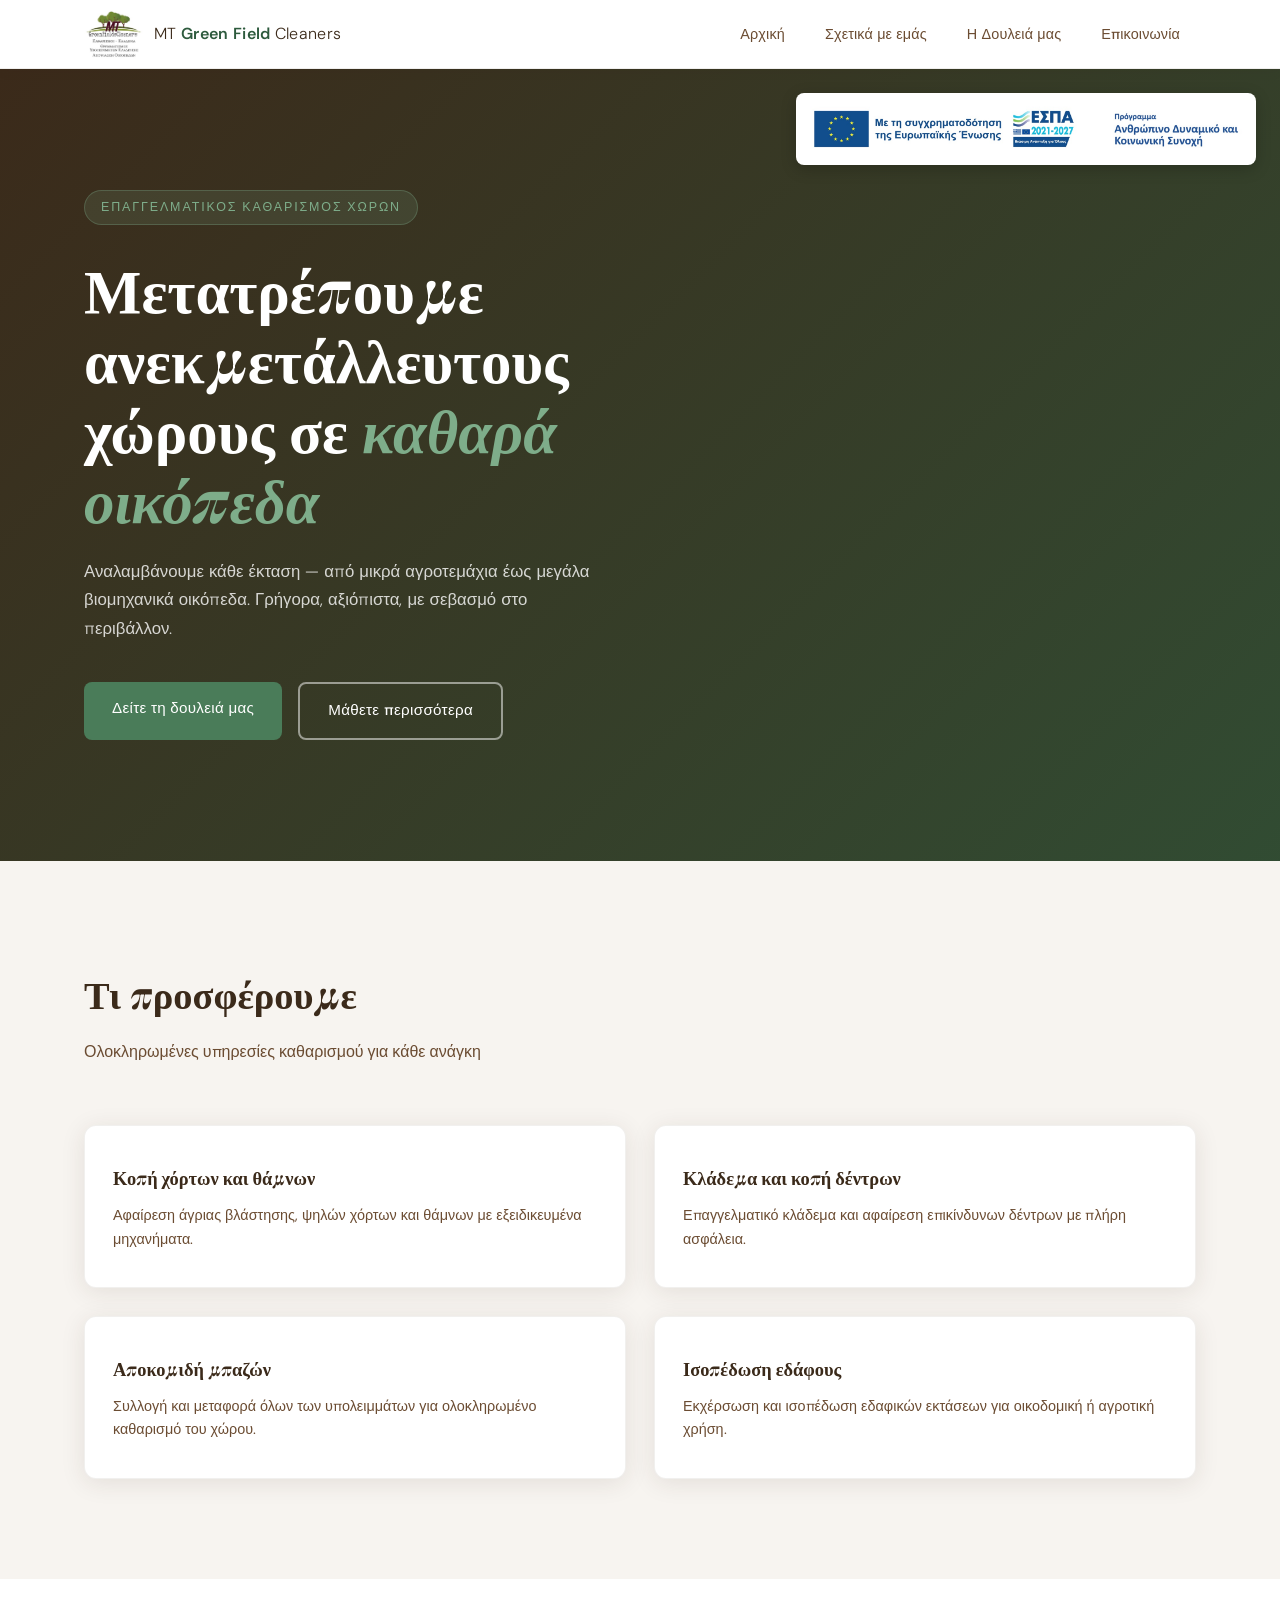
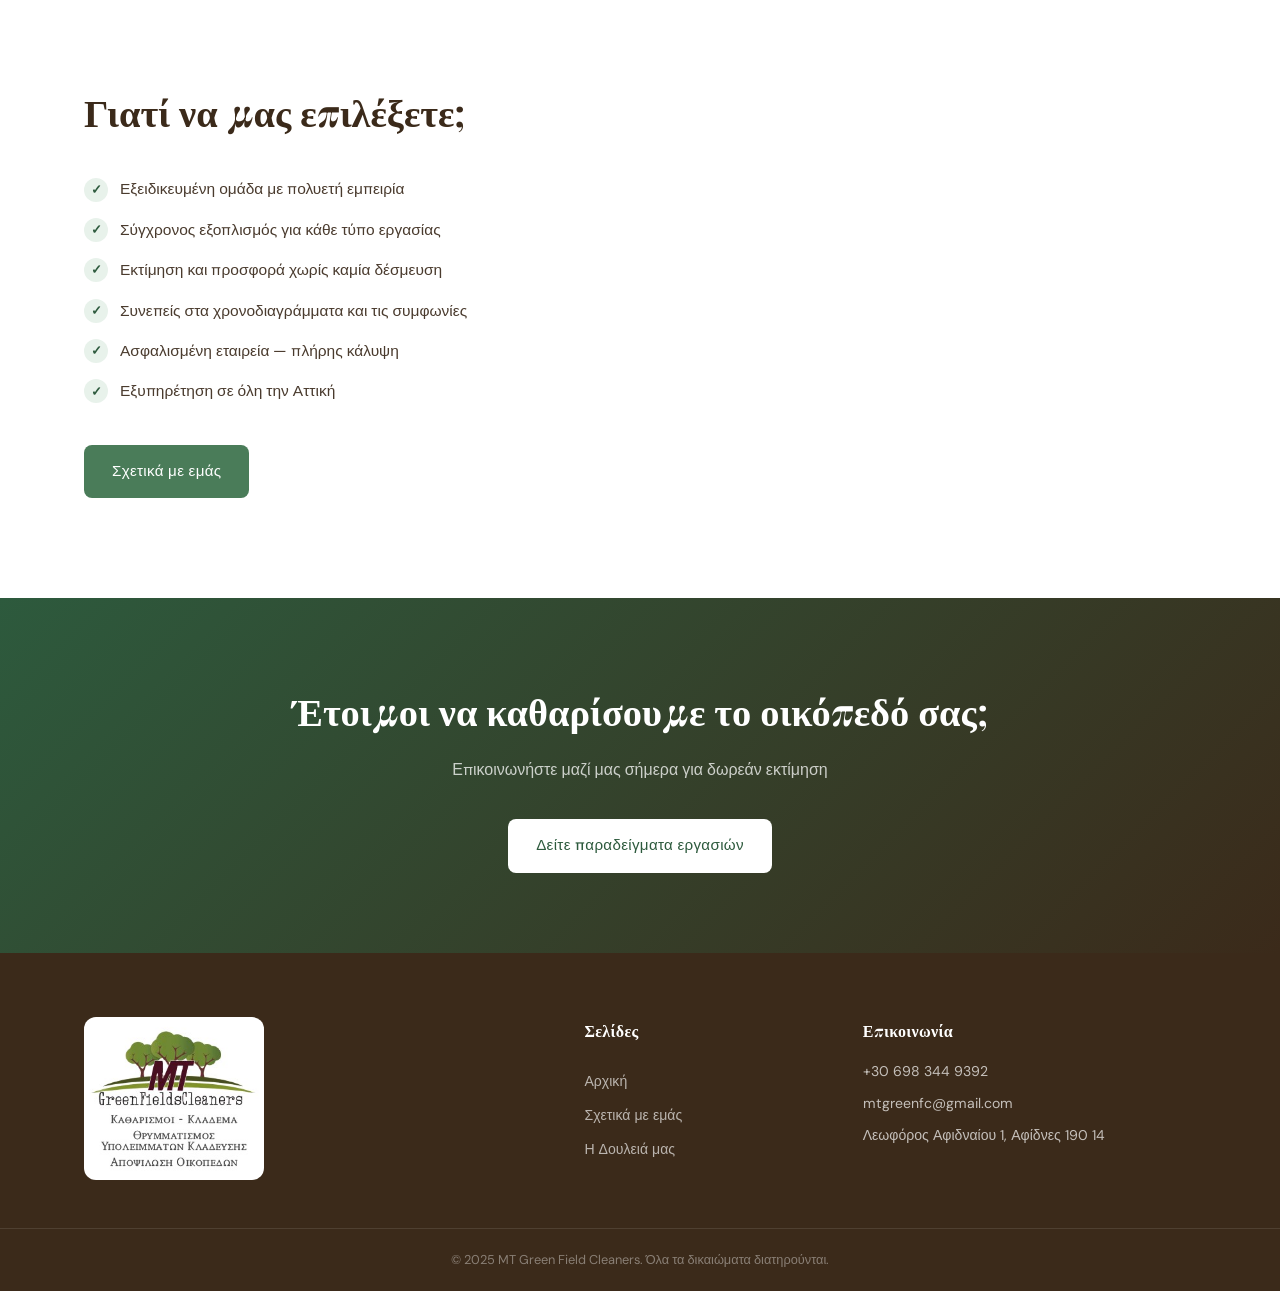
==== index.html @ 01c9e1ab "Add files via upload" ====
<!DOCTYPE html>
<html lang="el">
<head>
  <meta charset="UTF-8" />
  <meta name="viewport" content="width=device-width, initial-scale=1.0" />
  <title>MT Green Field Cleaners – Καθαρισμός Οικοπέδων</title>
  <link rel="preconnect" href="https://fonts.googleapis.com" />
  <link rel="preconnect" href="https://fonts.gstatic.com" crossorigin />
  <link href="https://fonts.googleapis.com/css2?family=Playfair+Display:wght@600;700&family=DM+Sans:wght@300;400;500&display=swap" rel="stylesheet" />
  <link rel="stylesheet" href="index.css" />
</head>
<body>

  <!-- ========== HEADER / NAV ========== -->
  <header class="site-header">
    <div class="header-inner">
      <a href="index.html" class="logo">
        <span class="logo-icon"><img src="photos/logo.jpg" alt="Logo" style="border-radius: 12px; width:60px; height:auto;"/></span>
        <span class="logo-text">MT <strong>Green Field</strong> Cleaners</span>
      </a>
        <nav class="main-nav">
          <a href="index.html" class="nav-link">Αρχική</a>
          <a href="about.html" class="nav-link">Σχετικά με εμάς</a>
          <a href="work.html" class="nav-link">Η Δουλειά μας</a>
          <a href="contact.html" class="nav-link">Επικοινωνία</a>
        </nav>
    </div>
  </header>

  <!-- ========== HERO ========== -->
  <section class="hero">
    <div class="hero-bg"></div>
    <a href="photos/POSTER-nee-30-59-final.pdf" class="hero-poster" target="_blank" rel="noopener noreferrer">
      <img src="photos/european_banner.jpg" alt="EU Funding Program Poster" />
    </a>
    <div class="hero-content">
      <p class="hero-tag">Επαγγελματικός καθαρισμός χώρων</p>
      <h1 class="hero-title">Μετατρέπουμε<br/>ανεκμετάλλευτους<br/>χώρους σε <em>καθαρά οικόπεδα</em></h1>
      <p class="hero-sub">Αναλαμβάνουμε κάθε έκταση — από μικρά αγροτεμάχια έως μεγάλα βιομηχανικά οικόπεδα. Γρήγορα, αξιόπιστα, με σεβασμό στο περιβάλλον.</p>
      <div class="hero-actions">
        <a href="work.html" class="btn btn-primary">Δείτε τη δουλειά μας</a>
        <a href="about.html" class="btn btn-ghost">Μάθετε περισσότερα</a>
      </div>
    </div>
    <!--
    <div class="hero-badge">
      <span>15+</span>
      <small>χρόνια εμπειρίας</small>
    </div>
  -->
  </section>

  <!-- ========== SERVICES STRIP ========== -->
  <section class="services">
    <div class="container">
      <h2 class="section-title">Τι προσφέρουμε</h2>
      <p class="section-sub">Ολοκληρωμένες υπηρεσίες καθαρισμού για κάθε ανάγκη</p>
      <div class="services-grid">
        <div class="service-card">
          <!--<div class="service-icon">🌾</div> -->
          <h3>Κοπή χόρτων και θάμνων</h3>
          <p>Αφαίρεση άγριας βλάστησης, ψηλών χόρτων και θάμνων με εξειδικευμένα μηχανήματα.</p>
        </div>
        <div class="service-card">
          <!--<div class="service-icon">🌳</div> -->
          <h3>Κλάδεμα και κοπή δέντρων</h3>
          <p>Επαγγελματικό κλάδεμα και αφαίρεση επικίνδυνων δέντρων με πλήρη ασφάλεια.</p>
        </div>
        <div class="service-card">
          <!--<div class="service-icon">🧹</div>-->
          <h3>Αποκομιδή μπαζών</h3>
          <p>Συλλογή και μεταφορά όλων των υπολειμμάτων για ολοκληρωμένο καθαρισμό του χώρου.</p>
        </div>
        <!--
        <div class="service-card">
          <div class="service-icon">🔥</div>
          <h3>Πρόληψη πυρκαγιάς</h3>
          <p>Δημιουργία αντιπυρικής ζώνης γύρω από ακίνητα και οικόπεδα σε δασικές περιοχές.</p>
        </div>
      -->
        <div class="service-card">
         <!-- <div class="service-icon">🚜</div>-->
          <h3>Ισοπέδωση εδάφους</h3>
          <p>Εκχέρσωση και ισοπέδωση εδαφικών εκτάσεων για οικοδομική ή αγροτική χρήση.</p>
        </div>
        <!--
        <div class="service-card">
          <div class="service-icon">♻️</div>
          <h3>Φιλικό προς το περιβάλλον</h3>
          <p>Διαχείριση αποβλήτων με σεβασμό στο περιβάλλον και ανακύκλωση οργανικών υλικών.</p>
        </div>
      -->
      </div>
    </div>
  </section>

  <!-- ========== WHY US ========== -->
  <section class="why-us">
    <div class="container why-us-inner">
      <div class="why-text">
        <h2 class="section-title">Γιατί να μας επιλέξετε;</h2>
        <ul class="why-list">
          <li><span class="check">✓</span> Εξειδικευμένη ομάδα με πολυετή εμπειρία</li>
          <li><span class="check">✓</span> Σύγχρονος εξοπλισμός για κάθε τύπο εργασίας</li>
          <li><span class="check">✓</span> Εκτίμηση και προσφορά χωρίς καμία δέσμευση</li>
          <li><span class="check">✓</span> Συνεπείς στα χρονοδιαγράμματα και τις συμφωνίες</li>
          <li><span class="check">✓</span> Ασφαλισμένη εταιρεία — πλήρης κάλυψη</li>
          <li><span class="check">✓</span> Εξυπηρέτηση σε όλη την Αττική</li>
        </ul>
        <a href="about.html" class="btn btn-primary">Σχετικά με εμάς</a>
      </div>
      <!--
      <div class="why-visual">
        <div class="stat-box">
          <span class="stat-num">100+</span>
          <span class="stat-label">Ολοκληρωμένα έργα</span>
        </div>
        
        <div class="stat-box">
          <span class="stat-num">15+</span>
          <span class="stat-label">Χρόνια εμπειρίας</span>
        </div>
      
        <div class="stat-box">
          <span class="stat-num">100%</span>
          <span class="stat-label">Ικανοποιημένοι πελάτες</span>
        </div>
        
        <div class="stat-box">
          <span class="stat-num">24h</span>
          <span class="stat-label">Γρήγορη ανταπόκριση</span>
        </div>
        -->
      </div>
    </div>
  </section>

  <!-- ========== CTA BANNER ========== -->
  <section class="cta-banner">
    <div class="container">
      <h2>Έτοιμοι να καθαρίσουμε το οικόπεδό σας;</h2>
      <p>Επικοινωνήστε μαζί μας σήμερα για δωρεάν εκτίμηση</p>
      <a href="work.html" class="btn btn-white">Δείτε παραδείγματα εργασιών</a>
    </div>
  </section>

  <!-- ========== FOOTER ========== -->
  <footer class="site-footer">
    <div class="footer-inner">
      <div class="footer-brand">
        <!--
        <span class="logo-text footer-logo">MT <strong>Green Field</strong> Cleaners</span>
        <p>Επαγγελματικός καθαρισμός οικοπέδων και αγροτεμαχίων σε όλη την Αττική.</p>
        -->
        <img src="photos\logo.jpg" alt="Logo" style="border-radius: 12px; width:180px; height:auto;"/>
      </div>
      <div class="footer-nav">
        <h4>Σελίδες</h4>
        <a href="index.html">Αρχική</a>
        <a href="about.html">Σχετικά με εμάς</a>
        <a href="work.html">Η Δουλειά μας</a>
      </div>
      <div class="footer-contact">
        <h4>Επικοινωνία</h4>
        <p> <a href="tel:+30 698 344 9392">+30 698 344 9392</a></p>
        <p> <a href="mailto:mtgreenfc@gmail.com">mtgreenfc@gmail.com</a></p>
        <p> Λεωφόρος Αφιδναίου 1, Αφίδνες 190 14</p>
      </div>
    </div>
    <div class="footer-bottom">
      <p>&copy; 2025 MT Green Field Cleaners. Όλα τα δικαιώματα διατηρούνται.</p>
    </div>
  </footer>

</body>
</html>
---- index.css ----
/* ============================================================
   MT Green Field Cleaners — index.css (Αρχική)
   Palette: #FFFFFF white | #3B2A1A brown | #4A7C59 green
   ============================================================ */

/* ---- CSS Variables ---- */
:root {
  --white:       #FFFFFF;
  --off-white:   #F7F4F0;
  --brown-dark:  #3B2A1A;
  --brown-mid:   #6B4C32;
  --brown-light: #C9A87C;
  --green-dark:  #2D5A3D;
  --green-mid:   #4A7C59;
  --green-light: #7EAD8A;
  --green-pale:  #E8F2EB;
  --text-body:   #4A3B2E;
  --radius:      8px;
  --shadow:      0 4px 24px rgba(59,42,26,.10);
  --transition:  0.3s ease;
}

/* ---- Reset & Base ---- */
*, *::before, *::after { box-sizing: border-box; margin: 0; padding: 0; }

html { scroll-behavior: smooth; }

body {
  font-family: 'DM Sans', sans-serif;
  font-weight: 400;
  color: var(--text-body);
  background: var(--white);
  line-height: 1.7;
}

a { text-decoration: none; color: inherit; }

img { max-width: 100%; display: block; }

.container {
  max-width: 1160px;
  margin: 0 auto;
  padding: 0 24px;
}

/* ============================================================
   HEADER
   ============================================================ */
.site-header {
  position: sticky;
  top: 0;
  z-index: 100;
  background: var(--white);
  border-bottom: 1px solid rgba(59,42,26,.08);
  box-shadow: 0 2px 12px rgba(59,42,26,.06);
}

.header-inner {
  max-width: 1160px;
  margin: 0 auto;
  padding: 0 24px;
  height: 68px;
  display: flex;
  align-items: center;
  gap: 40px;
}

.logo {
  display: flex;
  align-items: center;
  gap: 10px;
  flex-shrink: 0;
}

.logo-icon { font-size: 1.5rem; }

.logo-text {
  font-family: 'DM Sans', sans-serif;
  font-size: 1rem;
  font-weight: 300;
  color: var(--brown-dark);
  letter-spacing: 0.02em;
  white-space: nowrap;
}

.logo-text strong {
  font-weight: 600;
  color: var(--green-dark);
}

.main-nav {
  display: flex;
  gap: 8px;
  margin-left: auto;
}

.nav-link {
  font-size: 0.9rem;
  font-weight: 500;
  color: var(--brown-mid);
  padding: 8px 16px;
  border-radius: var(--radius);
  transition: background var(--transition), color var(--transition);
  letter-spacing: 0.01em;
}

.nav-link:hover,
.nav-link.active {
  background: var(--green-pale);
  color: var(--green-dark);
}

.header-cta {
  font-size: 0.875rem;
  font-weight: 500;
  background: var(--green-mid);
  color: var(--white);
  padding: 10px 20px;
  border-radius: var(--radius);
  transition: background var(--transition);
  white-space: nowrap;
  flex-shrink: 0;
}

.header-cta:hover { background: var(--green-dark); }

/* ============================================================
   BUTTONS
   ============================================================ */
.btn {
  display: inline-block;
  font-family: 'DM Sans', sans-serif;
  font-weight: 500;
  font-size: 0.95rem;
  padding: 14px 28px;
  border-radius: var(--radius);
  transition: all var(--transition);
  cursor: pointer;
  letter-spacing: 0.02em;
}

.btn-primary {
  background: var(--green-mid);
  color: var(--white);
}
.btn-primary:hover { background: var(--green-dark); transform: translateY(-1px); box-shadow: 0 6px 20px rgba(74,124,89,.3); }

.btn-ghost {
  background: transparent;
  color: var(--white);
  border: 2px solid rgba(255,255,255,.5);
}
.btn-ghost:hover { border-color: var(--white); background: rgba(255,255,255,.1); }

.btn-white {
  background: var(--white);
  color: var(--green-dark);
}
.btn-white:hover { background: var(--off-white); transform: translateY(-1px); }

/* ============================================================
   HERO
   ============================================================ */
.hero {
  position: relative;
  min-height: 88vh;
  display: flex;
  align-items: center;
  overflow: hidden;
  background: var(--brown-dark);
}

.hero-bg {
  position: absolute;
  inset: 0;
  background:
    linear-gradient(135deg, rgba(59,42,26,.85) 0%, rgba(45,90,61,.70) 100%),
    url('https://images.unsplash.com/photo-1416879595882-3373a0480b5b?w=1600&q=80') center/cover no-repeat;
  z-index: 0;
}

.hero-content {
  position: relative;
  z-index: 1;
  max-width: 700px;
  margin-left: calc((100vw - 1160px)/2);
  padding: 80px 24px;
  animation: fadeUp .8s ease both;
}

@keyframes fadeUp {
  from { opacity: 0; transform: translateY(30px); }
  to   { opacity: 1; transform: translateY(0); }
}

.hero-tag {
  display: inline-block;
  font-size: 0.78rem;
  font-weight: 500;
  letter-spacing: 0.15em;
  text-transform: uppercase;
  color: var(--green-light);
  background: rgba(126,173,138,.15);
  border: 1px solid rgba(126,173,138,.3);
  padding: 6px 16px;
  border-radius: 30px;
  margin-bottom: 28px;
}

.hero-title {
  font-family: 'Playfair Display', serif;
  font-size: clamp(2.2rem, 5vw, 3.8rem);
  line-height: 1.15;
  color: var(--white);
  margin-bottom: 24px;
}

.hero-title em {
  font-style: italic;
  color: var(--green-light);
}

.hero-sub {
  font-size: 1.05rem;
  font-weight: 300;
  color: rgba(255,255,255,.80);
  max-width: 520px;
  margin-bottom: 40px;
}

.hero-actions {
  display: flex;
  gap: 16px;
  flex-wrap: wrap;
}

.hero-badge {
  position: absolute;
  bottom: 48px;
  right: clamp(24px, 5vw, 80px);
  z-index: 1;
  background: var(--white);
  border-radius: 12px;
  padding: 20px 28px;
  text-align: center;
  box-shadow: var(--shadow);
  animation: fadeUp .8s .3s ease both;
}

.hero-badge span {
  display: block;
  font-family: 'Playfair Display', serif;
  font-size: 2.4rem;
  font-weight: 700;
  color: var(--green-dark);
  line-height: 1;
}

.hero-badge small {
  font-size: 0.75rem;
}

/* ---- Hero Poster ---- */
.hero-poster {
  position: absolute;
  top: 24px;
  right: 24px;
  z-index: 2;
  display: block;
  width: 460px;
  height: auto;
  transition: transform var(--transition), box-shadow var(--transition);
  cursor: pointer;
  border-radius: 8px;
  overflow: hidden;
  box-shadow: 0 4px 16px rgba(0,0,0,.2);
}

.hero-poster:hover {
  transform: scale(1.05);
  box-shadow: 0 8px 28px rgba(0,0,0,.35);
}

.hero-poster img {
  width: 100%;
  height: 100%;
  object-fit: cover;

  font-weight: 500;
  color: var(--brown-mid);
  text-transform: uppercase;
  letter-spacing: 0.08em;
}

/* ============================================================
   SERVICES
   ============================================================ */
.services {
  padding: 100px 0;
  background: var(--off-white);
}

.section-title {
  font-family: 'Playfair Display', serif;
  font-size: clamp(1.8rem, 3vw, 2.6rem);
  color: var(--brown-dark);
  margin-bottom: 12px;
}

.section-sub {
  font-size: 1rem;
  color: var(--brown-mid);
  margin-bottom: 60px;
}

.services-grid {
  display: grid;
  grid-template-columns: repeat(2, 1fr);
  gap: 28px;
}

.service-card {
  background: var(--white);
  border-radius: 12px;
  padding: 36px 28px;
  border: 1px solid rgba(59,42,26,.07);
  box-shadow: var(--shadow);
  transition: transform var(--transition), box-shadow var(--transition);
}

.service-card:hover {
  transform: translateY(-4px);
  box-shadow: 0 12px 36px rgba(59,42,26,.14);
}

.service-icon {
  font-size: 2rem;
  margin-bottom: 16px;
}

.service-card h3 {
  font-family: 'Playfair Display', serif;
  font-size: 1.15rem;
  color: var(--brown-dark);
  margin-bottom: 10px;
}

.service-card p {
  font-size: 0.9rem;
  color: var(--brown-mid);
  line-height: 1.65;
}

/* ============================================================
   WHY US
   ============================================================ */
.why-us {
  padding: 100px 0;
  background: var(--white);
}

.why-us-inner {
  display: grid;
  grid-template-columns: 1fr 1fr;
  gap: 80px;
  align-items: center;
}

.why-list {
  list-style: none;
  margin: 32px 0 40px;
  display: flex;
  flex-direction: column;
  gap: 14px;
}

.why-list li {
  font-size: 0.97rem;
  color: var(--text-body);
  display: flex;
  align-items: center;
  gap: 12px;
}

.check {
  display: inline-flex;
  align-items: center;
  justify-content: center;
  width: 24px;
  height: 24px;
  background: var(--green-pale);
  color: var(--green-dark);
  font-weight: 700;
  font-size: 0.8rem;
  border-radius: 50%;
  flex-shrink: 0;
}

.why-visual {
  display: grid;
  grid-template-columns: 1fr 1fr;
  gap: 20px;
}

.stat-box {
  background: var(--off-white);
  border-radius: 12px;
  padding: 32px 24px;
  text-align: center;
  border: 1px solid rgba(59,42,26,.07);
  transition: background var(--transition);
}

.stat-box:nth-child(1) { background: var(--green-pale); }
.stat-box:nth-child(3) { background: var(--green-pale); }

.stat-num {
  display: block;
  font-family: 'Playfair Display', serif;
  font-size: 2.2rem;
  font-weight: 700;
  color: var(--green-dark);
  line-height: 1;
  margin-bottom: 8px;
}

.stat-label {
  font-size: 0.8rem;
  font-weight: 500;
  color: var(--brown-mid);
  text-transform: uppercase;
  letter-spacing: 0.06em;
}

/* ============================================================
   CTA BANNER
   ============================================================ */
.cta-banner {
  background: linear-gradient(135deg, var(--green-dark) 0%, var(--brown-dark) 100%);
  padding: 80px 0;
  text-align: center;
}

.cta-banner h2 {
  font-family: 'Playfair Display', serif;
  font-size: clamp(1.6rem, 3vw, 2.4rem);
  color: var(--white);
  margin-bottom: 12px;
}

.cta-banner p {
  font-size: 1rem;
  color: rgba(255,255,255,.75);
  margin-bottom: 36px;
}

/* ============================================================
   FOOTER
   ============================================================ */
.site-footer {
  background: var(--brown-dark);
  color: rgba(255,255,255,.80);
  padding-top: 64px;
}

.footer-inner {
  max-width: 1160px;
  margin: 0 auto;
  padding: 0 24px 48px;
  display: grid;
  grid-template-columns: 2fr 1fr 1.5fr;
  gap: 56px;
}

.footer-logo { margin-bottom: 12px; display: block; }

.footer-brand p {
  font-size: 0.88rem;
  line-height: 1.65;
  color: rgba(255,255,255,.60);
  max-width: 260px;
  
}

.footer-nav h4, 
.footer-contact h4 {
  font-family: 'Playfair Display', serif;
  font-size: 1rem;
  color: var(--white);
  margin-bottom: 16px;
  letter-spacing: 0.02em;
}

.footer-nav {
  display: flex;
  flex-direction: column;
  gap: 10px;
}

.footer-nav a {
  font-size: 0.88rem;
  color: rgba(255,255,255,.65);
  transition: color var(--transition);
}

.footer-nav a:hover { color: var(--green-light); }

.footer-contact p {
  font-size: 0.88rem;
  margin-bottom: 8px;
  color: rgba(255,255,255,.70);
}

.footer-contact a {
  color: rgba(255,255,255,.70);
  transition: color var(--transition);
}

.footer-contact a:hover { color: var(--green-light); }

.footer-bottom {
  border-top: 1px solid rgba(255,255,255,.10);
  text-align: center;
  padding: 20px 24px;
  font-size: 0.8rem;
  color: rgba(255,255,255,.40);
}

/* ============================================================
   RESPONSIVE
   ============================================================ */
@media (max-width: 900px) {
  .services-grid { grid-template-columns: 1fr 1fr; }
  .why-us-inner { grid-template-columns: 1fr; gap: 48px; }
  .footer-inner { grid-template-columns: 1fr 1fr; }
  .footer-brand { grid-column: 1/-1; }
}

@media (max-width: 640px) {
  .main-nav { display: none; }
  .services-grid { grid-template-columns: 1fr; }
  .why-visual { grid-template-columns: 1fr 1fr; }
  .footer-inner { grid-template-columns: 1fr; gap: 32px; }
  .hero-content { margin-left: 0; }
  .hero-badge { display: none; }
  .hero-actions { flex-direction: column; }
}
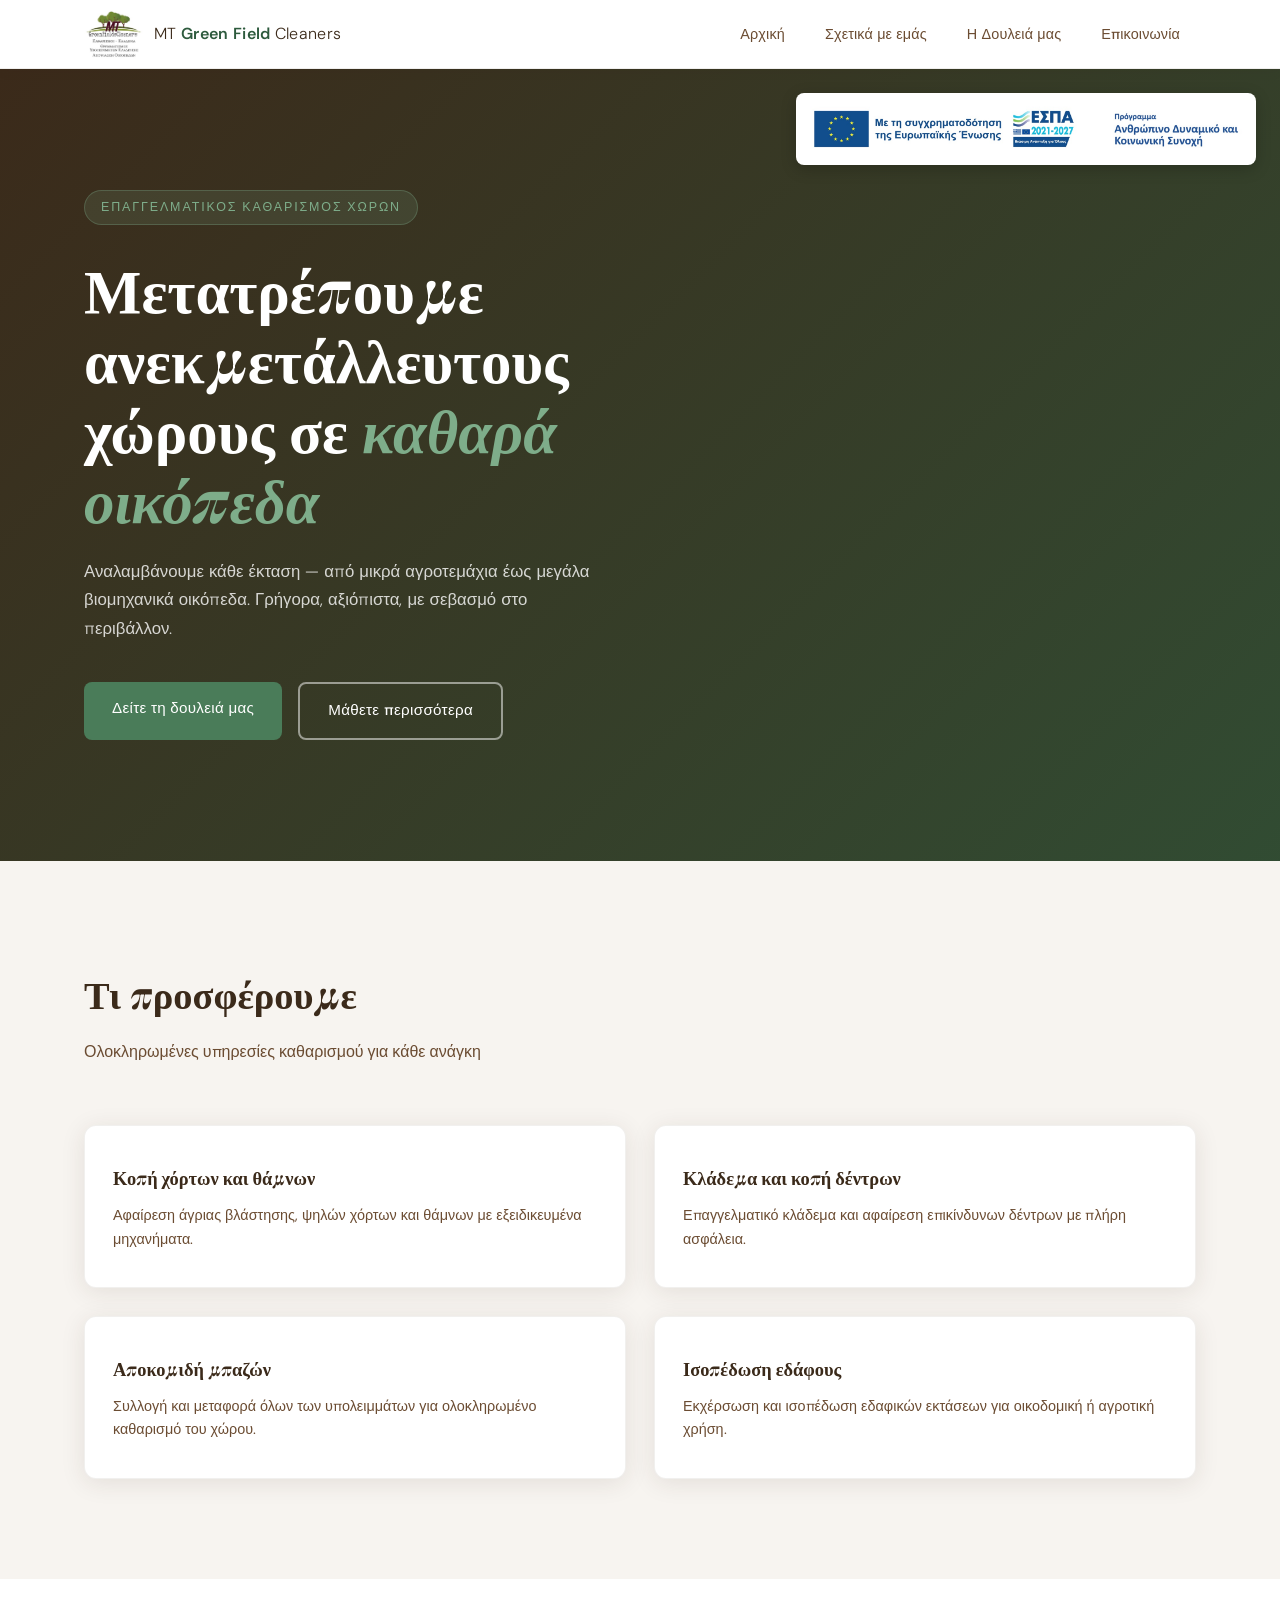
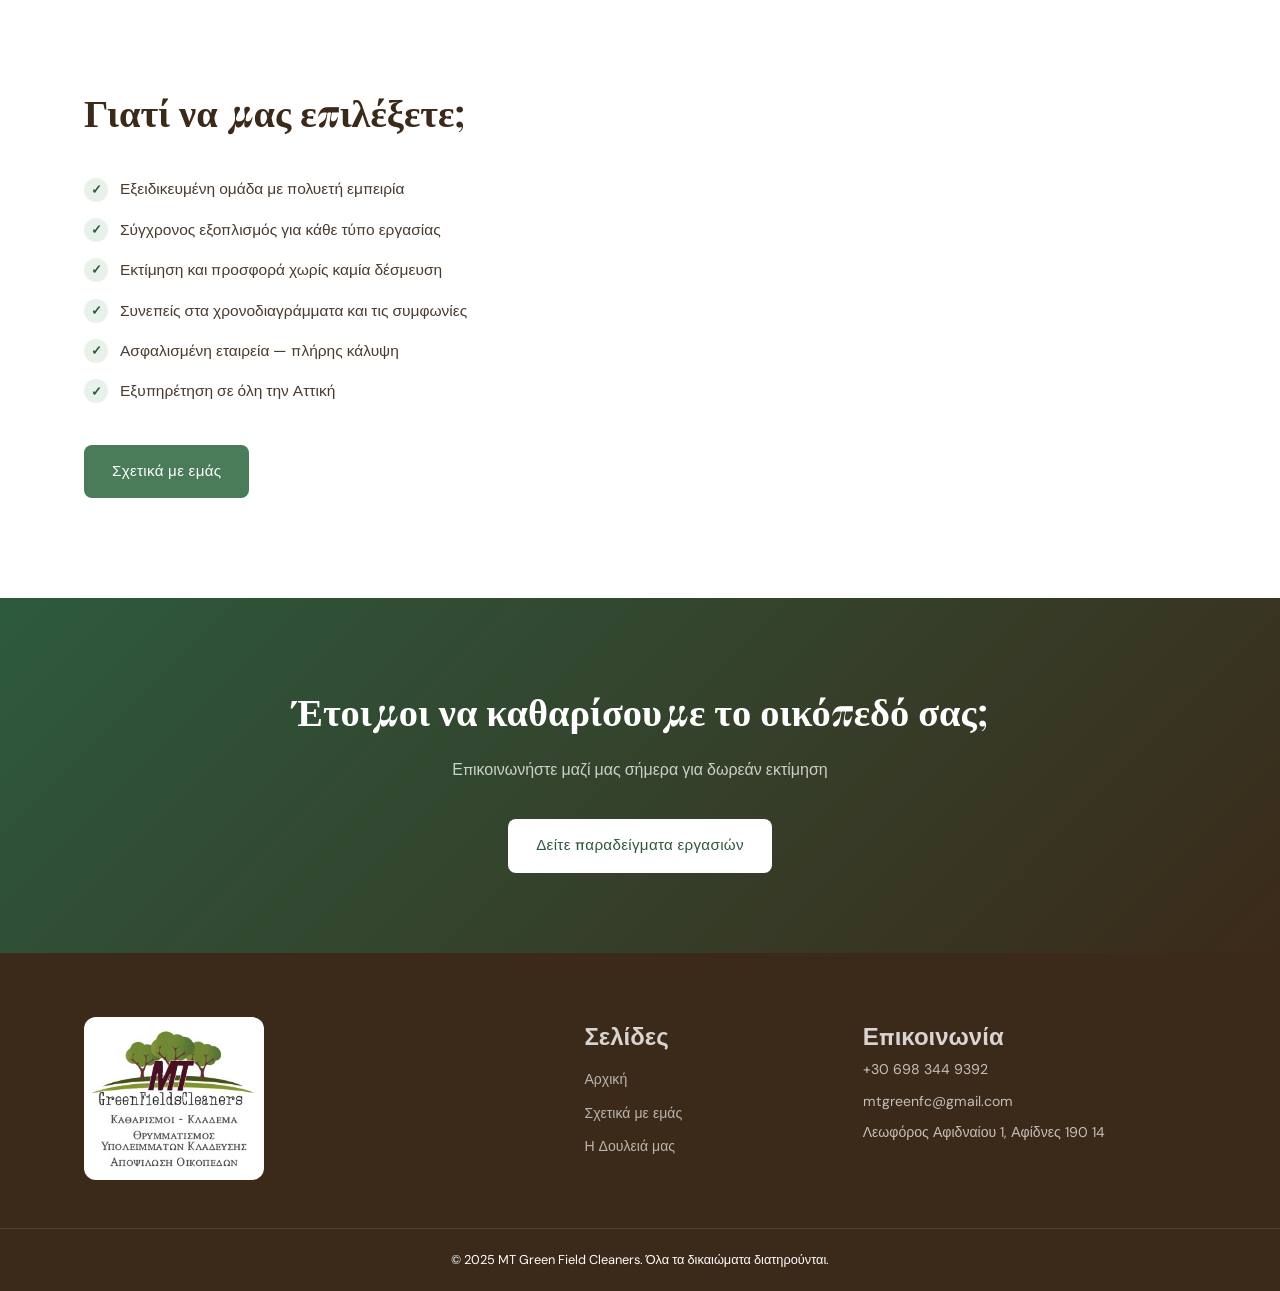
==== commit 780ac526: "h2 to h4 footer" ====
--- a/index.html
+++ b/index.html
@@ -155,13 +155,13 @@
         <img src="photos\logo.jpg" alt="Logo" style="border-radius: 12px; width:180px; height:auto;"/>
       </div>
       <div class="footer-nav">
-        <h4>Σελίδες</h4>
+        <h2>Σελίδες</h2>
         <a href="index.html">Αρχική</a>
         <a href="about.html">Σχετικά με εμάς</a>
         <a href="work.html">Η Δουλειά μας</a>
       </div>
       <div class="footer-contact">
-        <h4>Επικοινωνία</h4>
+        <h2>Επικοινωνία</h2>
         <p> <a href="tel:+30 698 344 9392">+30 698 344 9392</a></p>
         <p> <a href="mailto:mtgreenfc@gmail.com">mtgreenfc@gmail.com</a></p>
         <p> Λεωφόρος Αφιδναίου 1, Αφίδνες 190 14</p>
--- a/index.css
+++ b/index.css
@@ -523,7 +523,7 @@
   text-align: center;
   padding: 20px 24px;
   font-size: 0.8rem;
-  color: rgba(255,255,255,.40);
+  color: rgb(255, 255, 255);
 }
 
 /* ============================================================
